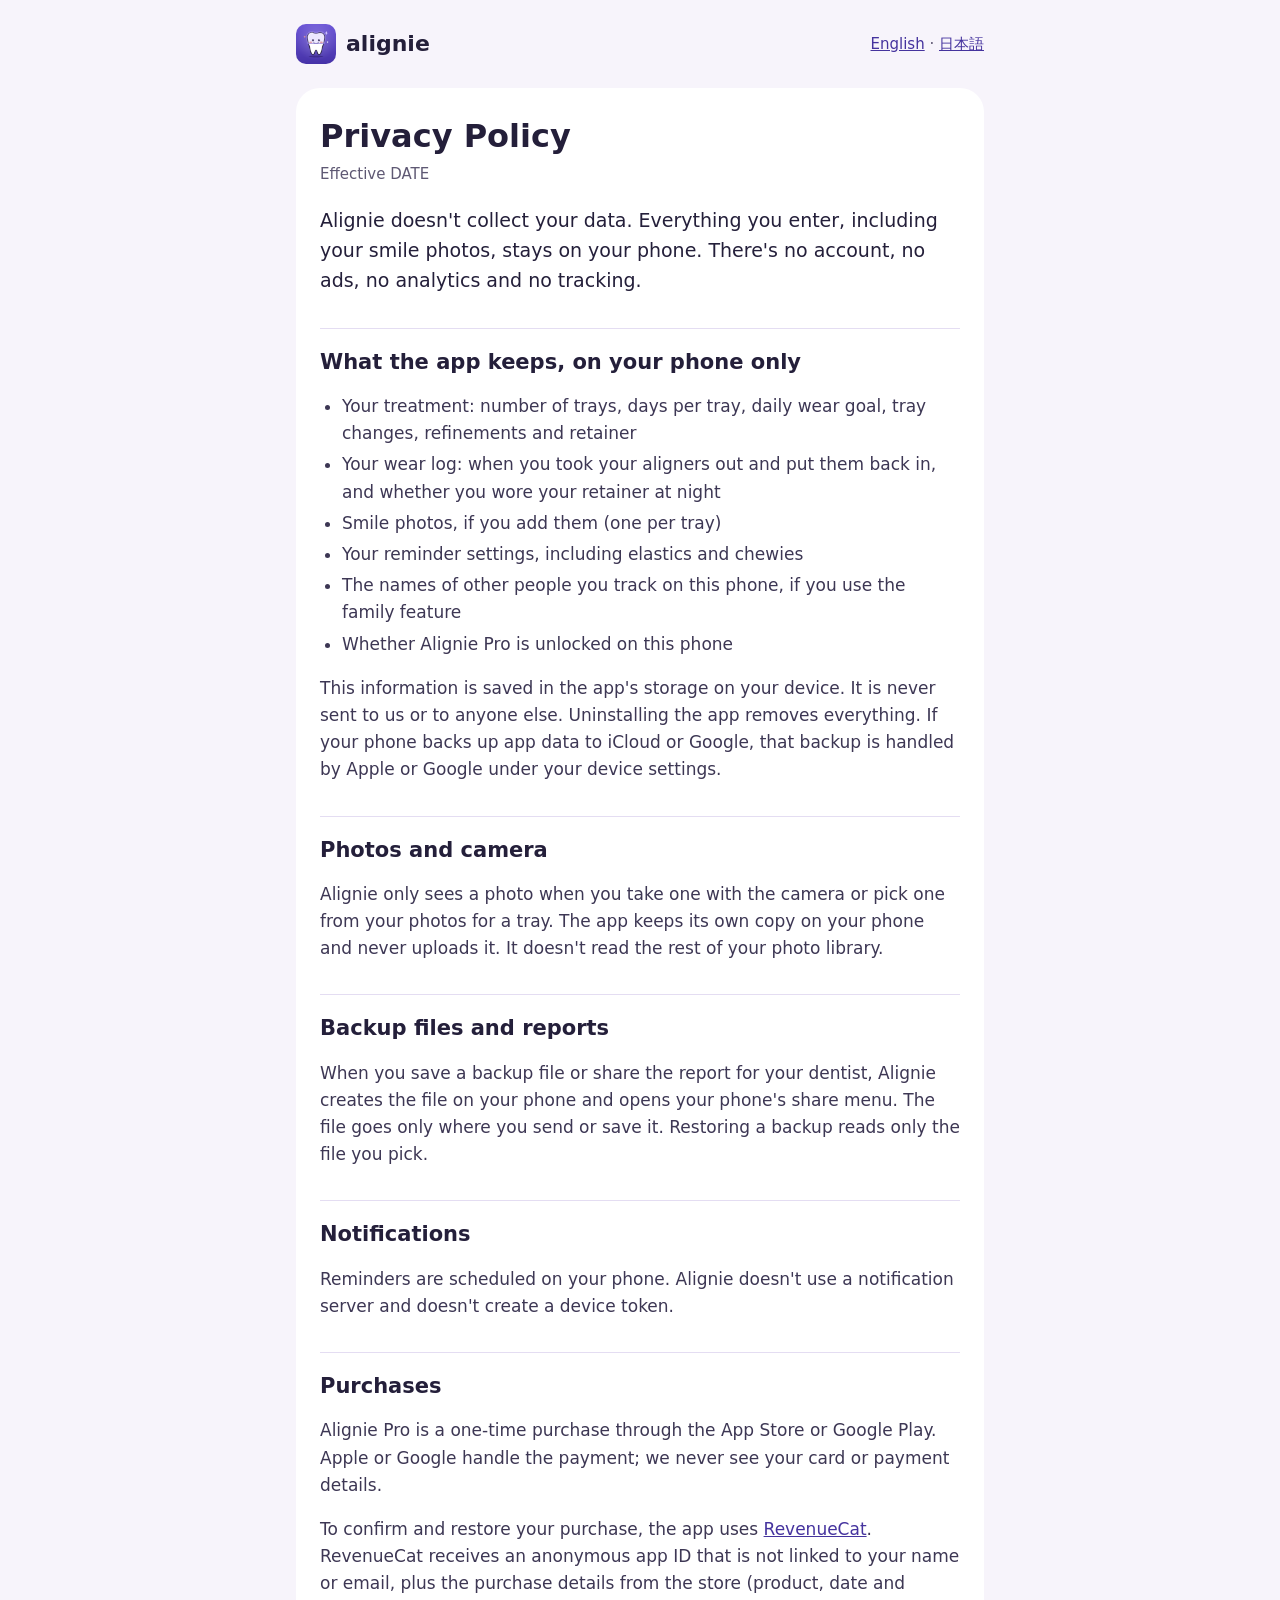
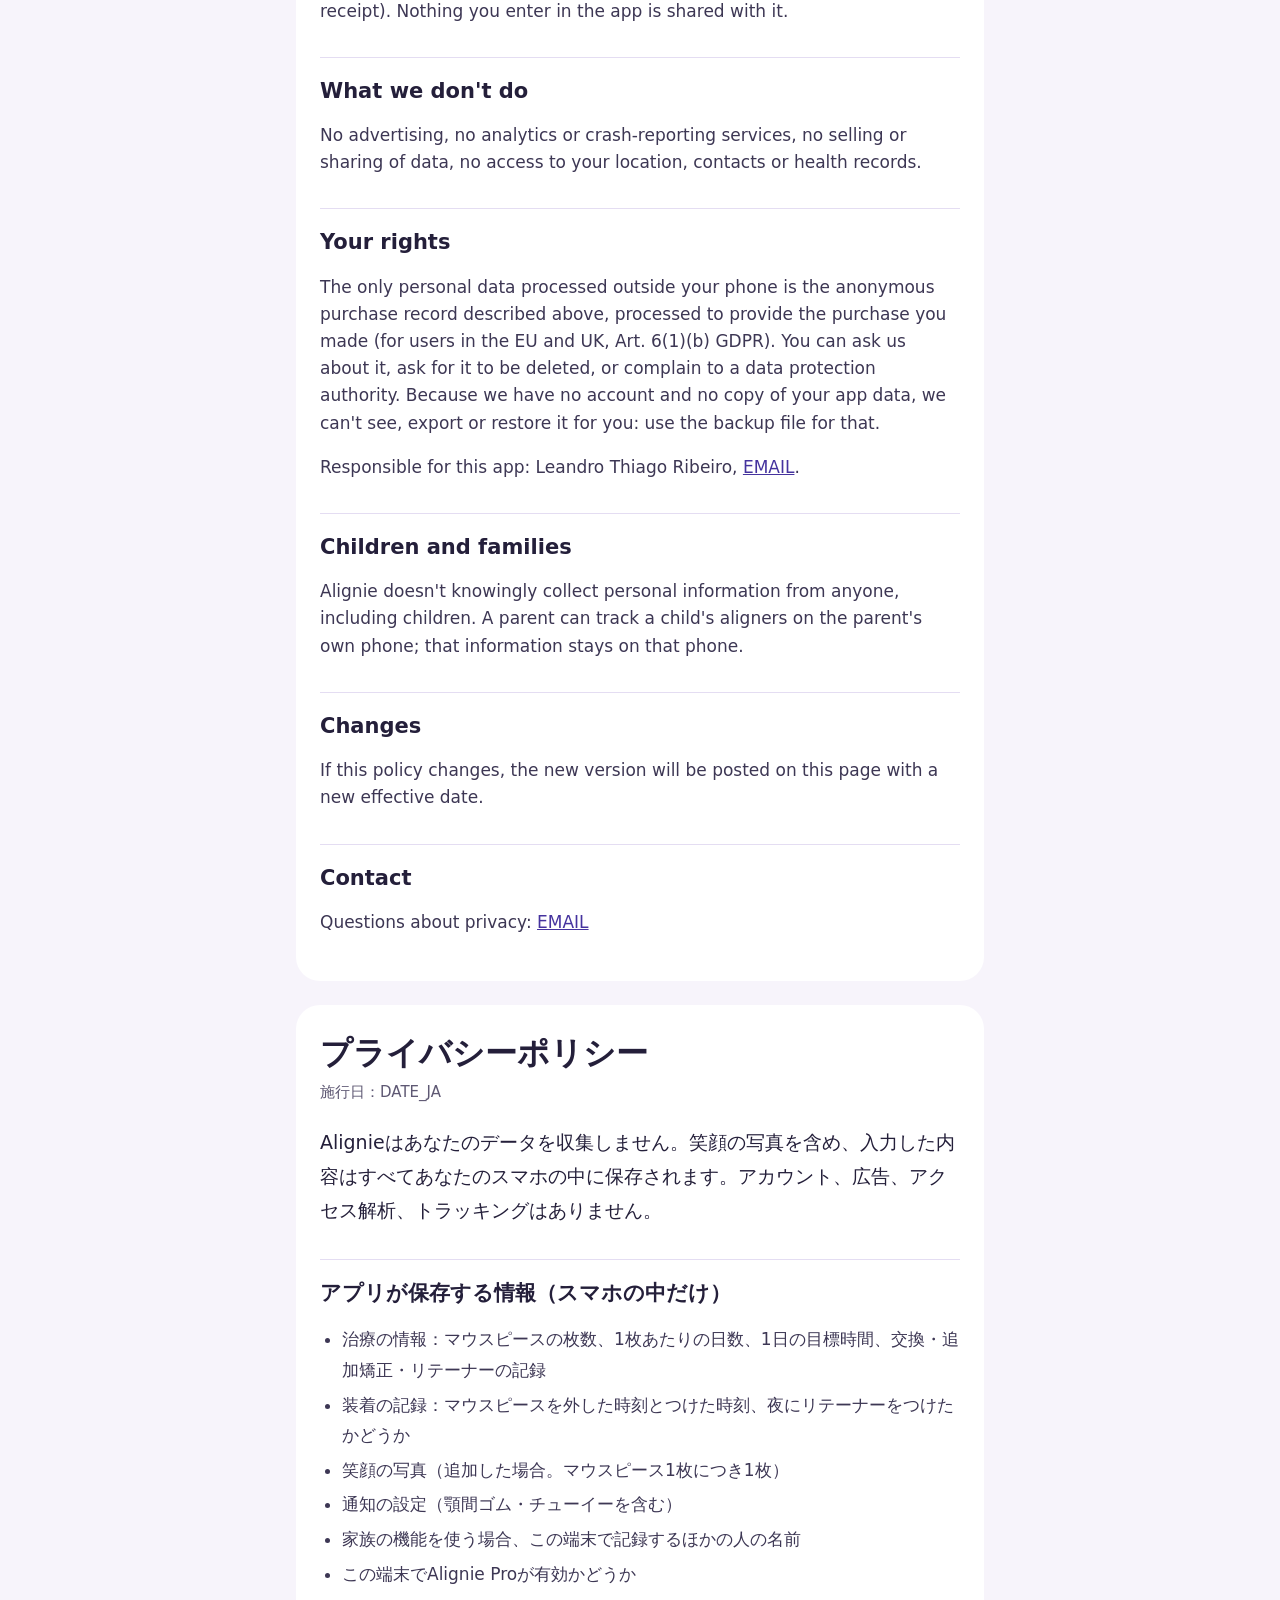
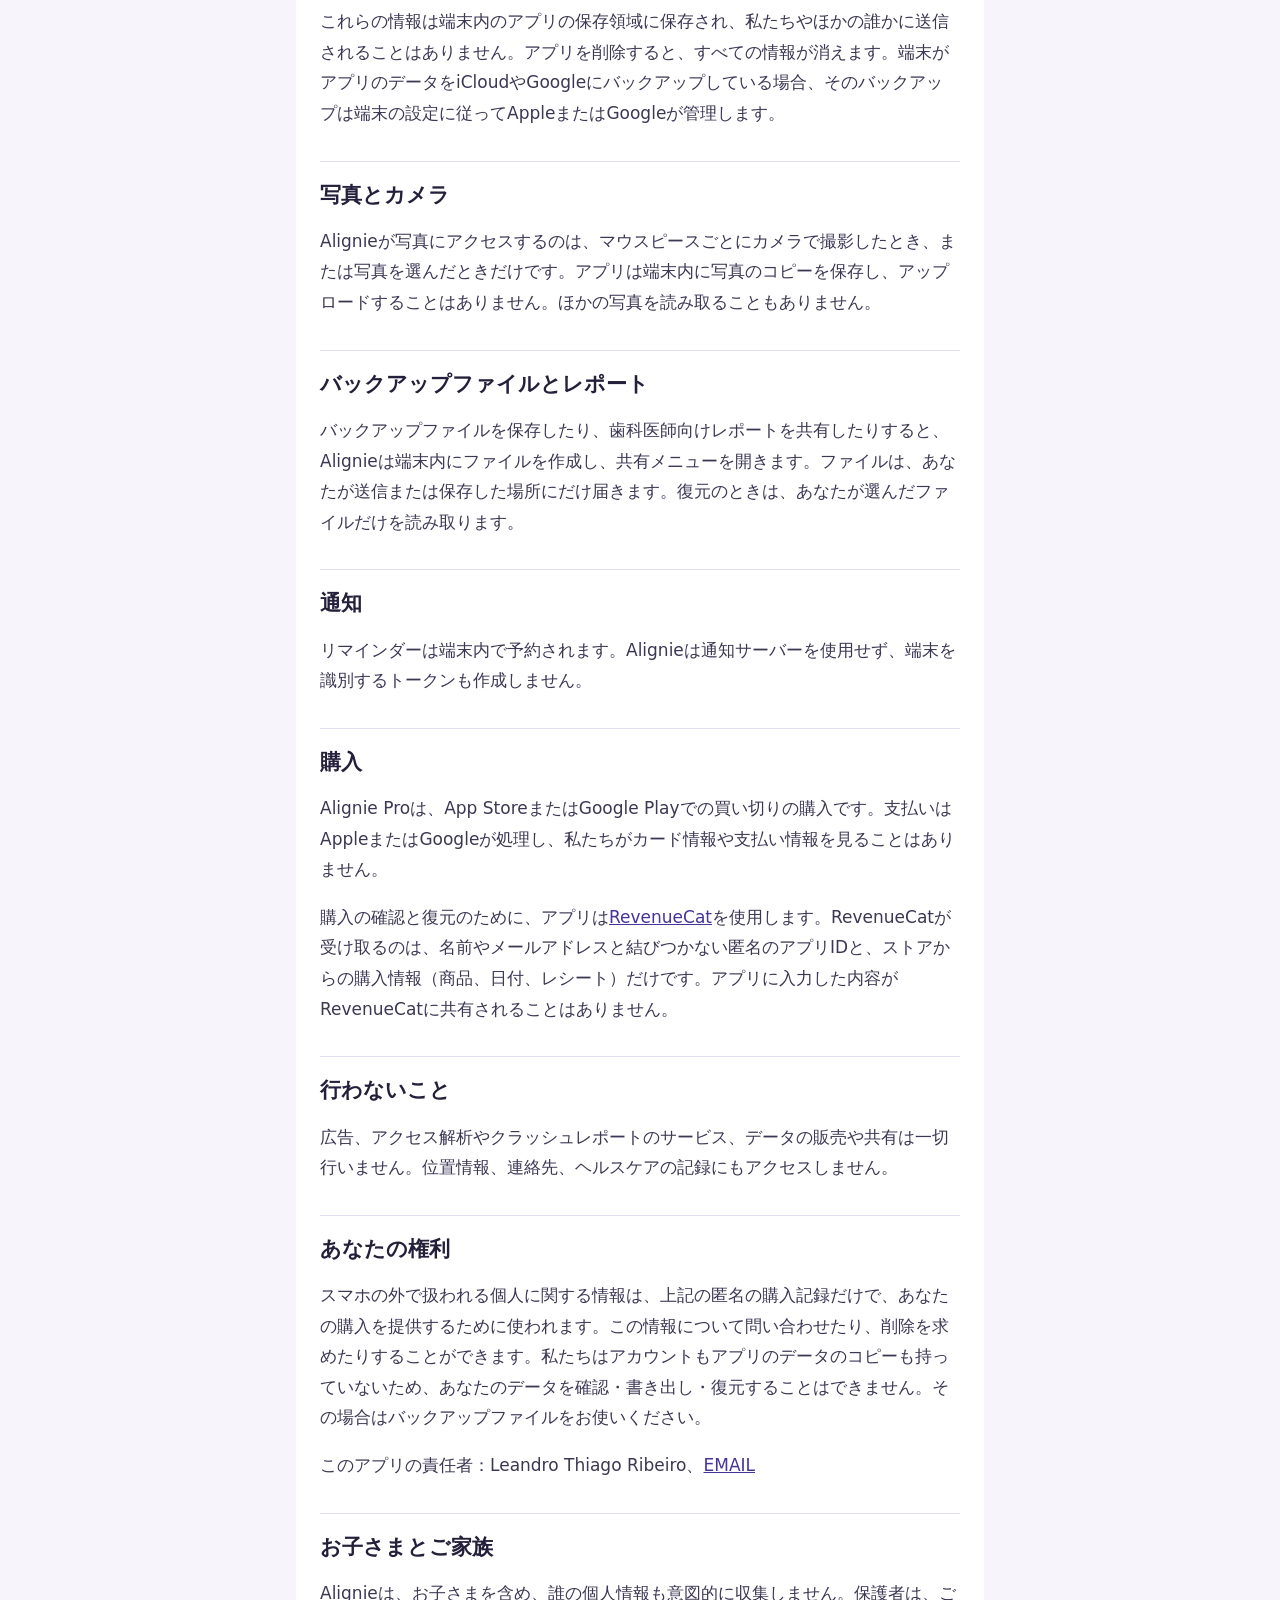
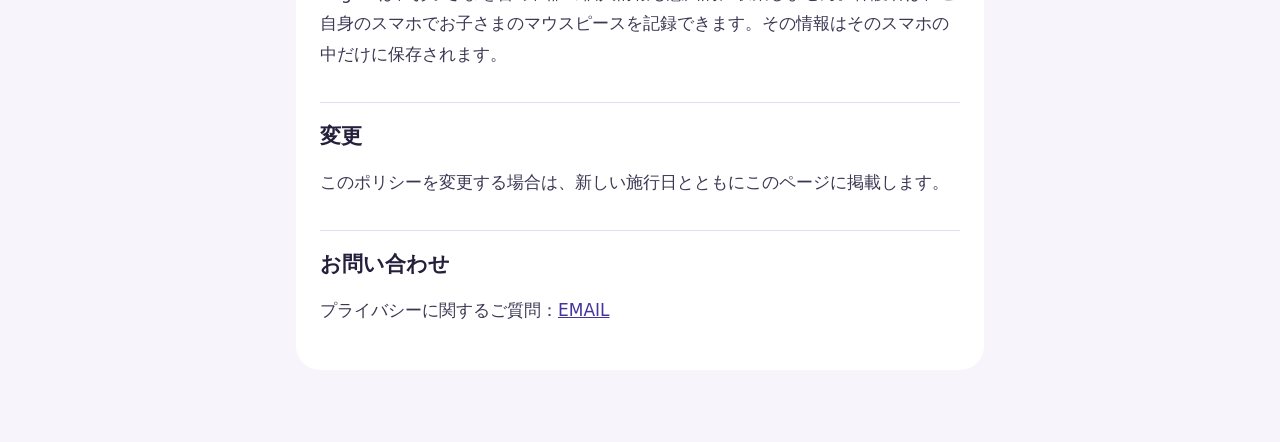
==== privacy.html @ 54c8d4eb "Alignie support page and privacy policy, English and Japanese (draft: email and date pending) Co-Aut" ====
<!doctype html>
<html lang="en">
<head>
<meta charset="utf-8">
<meta name="viewport" content="width=device-width, initial-scale=1">
<title>Privacy Policy · Alignie</title>
<meta name="description" content="Alignie doesn't collect your data. Everything you enter, including your smile photos, stays on your phone.">
<link rel="icon" href="icon.png">
<link rel="stylesheet" href="style.css">
</head>
<body>
<main>
  <header>
    <a class="brand" href="./"><img src="icon.png" alt="" width="40" height="40">alignie</a>
    <nav aria-label="Language"><a href="#en">English</a> · <a href="#ja">日本語</a></nav>
  </header>

  <article id="en" lang="en">
    <h1>Privacy Policy</h1>
    <p class="meta">Effective DATE</p>

    <p class="lead">Alignie doesn't collect your data. Everything you enter, including your smile photos, stays on your phone. There's no account, no ads, no analytics and no tracking.</p>

    <h2>What the app keeps, on your phone only</h2>
    <ul>
      <li>Your treatment: number of trays, days per tray, daily wear goal, tray changes, refinements and retainer</li>
      <li>Your wear log: when you took your aligners out and put them back in, and whether you wore your retainer at night</li>
      <li>Smile photos, if you add them (one per tray)</li>
      <li>Your reminder settings, including elastics and chewies</li>
      <li>The names of other people you track on this phone, if you use the family feature</li>
      <li>Whether Alignie Pro is unlocked on this phone</li>
    </ul>
    <p>This information is saved in the app's storage on your device. It is never sent to us or to anyone else. Uninstalling the app removes everything. If your phone backs up app data to iCloud or Google, that backup is handled by Apple or Google under your device settings.</p>

    <h2>Photos and camera</h2>
    <p>Alignie only sees a photo when you take one with the camera or pick one from your photos for a tray. The app keeps its own copy on your phone and never uploads it. It doesn't read the rest of your photo library.</p>

    <h2>Backup files and reports</h2>
    <p>When you save a backup file or share the report for your dentist, Alignie creates the file on your phone and opens your phone's share menu. The file goes only where you send or save it. Restoring a backup reads only the file you pick.</p>

    <h2>Notifications</h2>
    <p>Reminders are scheduled on your phone. Alignie doesn't use a notification server and doesn't create a device token.</p>

    <h2>Purchases</h2>
    <p>Alignie Pro is a one-time purchase through the App Store or Google Play. Apple or Google handle the payment; we never see your card or payment details.</p>
    <p>To confirm and restore your purchase, the app uses <a href="https://www.revenuecat.com/privacy">RevenueCat</a>. RevenueCat receives an anonymous app ID that is not linked to your name or email, plus the purchase details from the store (product, date and receipt). Nothing you enter in the app is shared with it.</p>

    <h2>What we don't do</h2>
    <p>No advertising, no analytics or crash-reporting services, no selling or sharing of data, no access to your location, contacts or health records.</p>

    <h2>Your rights</h2>
    <p>The only personal data processed outside your phone is the anonymous purchase record described above, processed to provide the purchase you made (for users in the EU and UK, Art. 6(1)(b) GDPR). You can ask us about it, ask for it to be deleted, or complain to a data protection authority. Because we have no account and no copy of your app data, we can't see, export or restore it for you: use the backup file for that.</p>
    <p>Responsible for this app: Leandro Thiago Ribeiro, <a href="mailto:EMAIL">EMAIL</a>.</p>

    <h2>Children and families</h2>
    <p>Alignie doesn't knowingly collect personal information from anyone, including children. A parent can track a child's aligners on the parent's own phone; that information stays on that phone.</p>

    <h2>Changes</h2>
    <p>If this policy changes, the new version will be posted on this page with a new effective date.</p>

    <h2>Contact</h2>
    <p>Questions about privacy: <a href="mailto:EMAIL">EMAIL</a></p>
  </article>

  <article id="ja" lang="ja">
    <h1>プライバシーポリシー</h1>
    <p class="meta">施行日：DATE_JA</p>

    <p class="lead">Alignieはあなたのデータを収集しません。笑顔の写真を含め、入力した内容はすべてあなたのスマホの中に保存されます。アカウント、広告、アクセス解析、トラッキングはありません。</p>

    <h2>アプリが保存する情報（スマホの中だけ）</h2>
    <ul>
      <li>治療の情報：マウスピースの枚数、1枚あたりの日数、1日の目標時間、交換・追加矯正・リテーナーの記録</li>
      <li>装着の記録：マウスピースを外した時刻とつけた時刻、夜にリテーナーをつけたかどうか</li>
      <li>笑顔の写真（追加した場合。マウスピース1枚につき1枚）</li>
      <li>通知の設定（顎間ゴム・チューイーを含む）</li>
      <li>家族の機能を使う場合、この端末で記録するほかの人の名前</li>
      <li>この端末でAlignie Proが有効かどうか</li>
    </ul>
    <p>これらの情報は端末内のアプリの保存領域に保存され、私たちやほかの誰かに送信されることはありません。アプリを削除すると、すべての情報が消えます。端末がアプリのデータをiCloudやGoogleにバックアップしている場合、そのバックアップは端末の設定に従ってAppleまたはGoogleが管理します。</p>

    <h2>写真とカメラ</h2>
    <p>Alignieが写真にアクセスするのは、マウスピースごとにカメラで撮影したとき、または写真を選んだときだけです。アプリは端末内に写真のコピーを保存し、アップロードすることはありません。ほかの写真を読み取ることもありません。</p>

    <h2>バックアップファイルとレポート</h2>
    <p>バックアップファイルを保存したり、歯科医師向けレポートを共有したりすると、Alignieは端末内にファイルを作成し、共有メニューを開きます。ファイルは、あなたが送信または保存した場所にだけ届きます。復元のときは、あなたが選んだファイルだけを読み取ります。</p>

    <h2>通知</h2>
    <p>リマインダーは端末内で予約されます。Alignieは通知サーバーを使用せず、端末を識別するトークンも作成しません。</p>

    <h2>購入</h2>
    <p>Alignie Proは、App StoreまたはGoogle Playでの買い切りの購入です。支払いはAppleまたはGoogleが処理し、私たちがカード情報や支払い情報を見ることはありません。</p>
    <p>購入の確認と復元のために、アプリは<a href="https://www.revenuecat.com/privacy">RevenueCat</a>を使用します。RevenueCatが受け取るのは、名前やメールアドレスと結びつかない匿名のアプリIDと、ストアからの購入情報（商品、日付、レシート）だけです。アプリに入力した内容がRevenueCatに共有されることはありません。</p>

    <h2>行わないこと</h2>
    <p>広告、アクセス解析やクラッシュレポートのサービス、データの販売や共有は一切行いません。位置情報、連絡先、ヘルスケアの記録にもアクセスしません。</p>

    <h2>あなたの権利</h2>
    <p>スマホの外で扱われる個人に関する情報は、上記の匿名の購入記録だけで、あなたの購入を提供するために使われます。この情報について問い合わせたり、削除を求めたりすることができます。私たちはアカウントもアプリのデータのコピーも持っていないため、あなたのデータを確認・書き出し・復元することはできません。その場合はバックアップファイルをお使いください。</p>
    <p>このアプリの責任者：Leandro Thiago Ribeiro、<a href="mailto:EMAIL">EMAIL</a></p>

    <h2>お子さまとご家族</h2>
    <p>Alignieは、お子さまを含め、誰の個人情報も意図的に収集しません。保護者は、ご自身のスマホでお子さまのマウスピースを記録できます。その情報はそのスマホの中だけに保存されます。</p>

    <h2>変更</h2>
    <p>このポリシーを変更する場合は、新しい施行日とともにこのページに掲載します。</p>

    <h2>お問い合わせ</h2>
    <p>プライバシーに関するご質問：<a href="mailto:EMAIL">EMAIL</a></p>
  </article>
</main>
</body>
</html>
---- style.css ----
/* Alignie site: the app's direction A palette (lilac ground, violet, coral only in the app). */
:root {
  --bg: #f7f4fb;
  --card: #ffffff;
  --text: #241f3a;
  --body: #3d3754;
  --muted: #5e5873;
  --line: #e4ddf2;
  --link: #45339e;
  color-scheme: light dark;
}

@media (prefers-color-scheme: dark) {
  :root {
    --bg: #16131f;
    --card: #221d30;
    --text: #f1edfa;
    --body: #dcd6ea;
    --muted: #b3abc9;
    --line: #342c49;
    --link: #c9bcff;
  }
}

* { box-sizing: border-box; }

body {
  margin: 0;
  background: var(--bg);
  color: var(--body);
  font: 17px/1.6 "Nunito", ui-rounded, system-ui, -apple-system, "Segoe UI", "Hiragino Sans", "Noto Sans JP", sans-serif;
}

[lang="ja"] { line-height: 1.8; }

main {
  max-width: 720px;
  margin: 0 auto;
  padding: 24px 16px 48px;
}

header {
  display: flex;
  flex-wrap: wrap;
  align-items: center;
  justify-content: space-between;
  gap: 12px;
  margin-bottom: 24px;
}

.brand {
  display: inline-flex;
  align-items: center;
  gap: 10px;
  color: var(--text);
  font-weight: 800;
  font-size: 22px;
  text-decoration: none;
}

.brand img { border-radius: 10px; }

nav { color: var(--muted); font-size: 15px; }

article {
  background: var(--card);
  border-radius: 24px;
  padding: 28px 24px;
  margin-bottom: 24px;
}

.hero {
  display: block;
  border-radius: 27px;
  margin-bottom: 8px;
}

h1, h2, h3 { color: var(--text); line-height: 1.3; }
h1 { font-size: 32px; margin: 0 0 4px; }
h2 { font-size: 21px; margin: 32px 0 8px; padding-top: 20px; border-top: 1px solid var(--line); }
h3 { font-size: 17px; margin: 20px 0 4px; }

.meta { color: var(--muted); font-size: 15px; margin: 0 0 16px; }
.lead { font-size: 19px; color: var(--text); }

a { color: var(--link); }

ul { padding-left: 22px; }
li + li { margin-top: 4px; }

footer { text-align: center; color: var(--muted); font-size: 15px; }
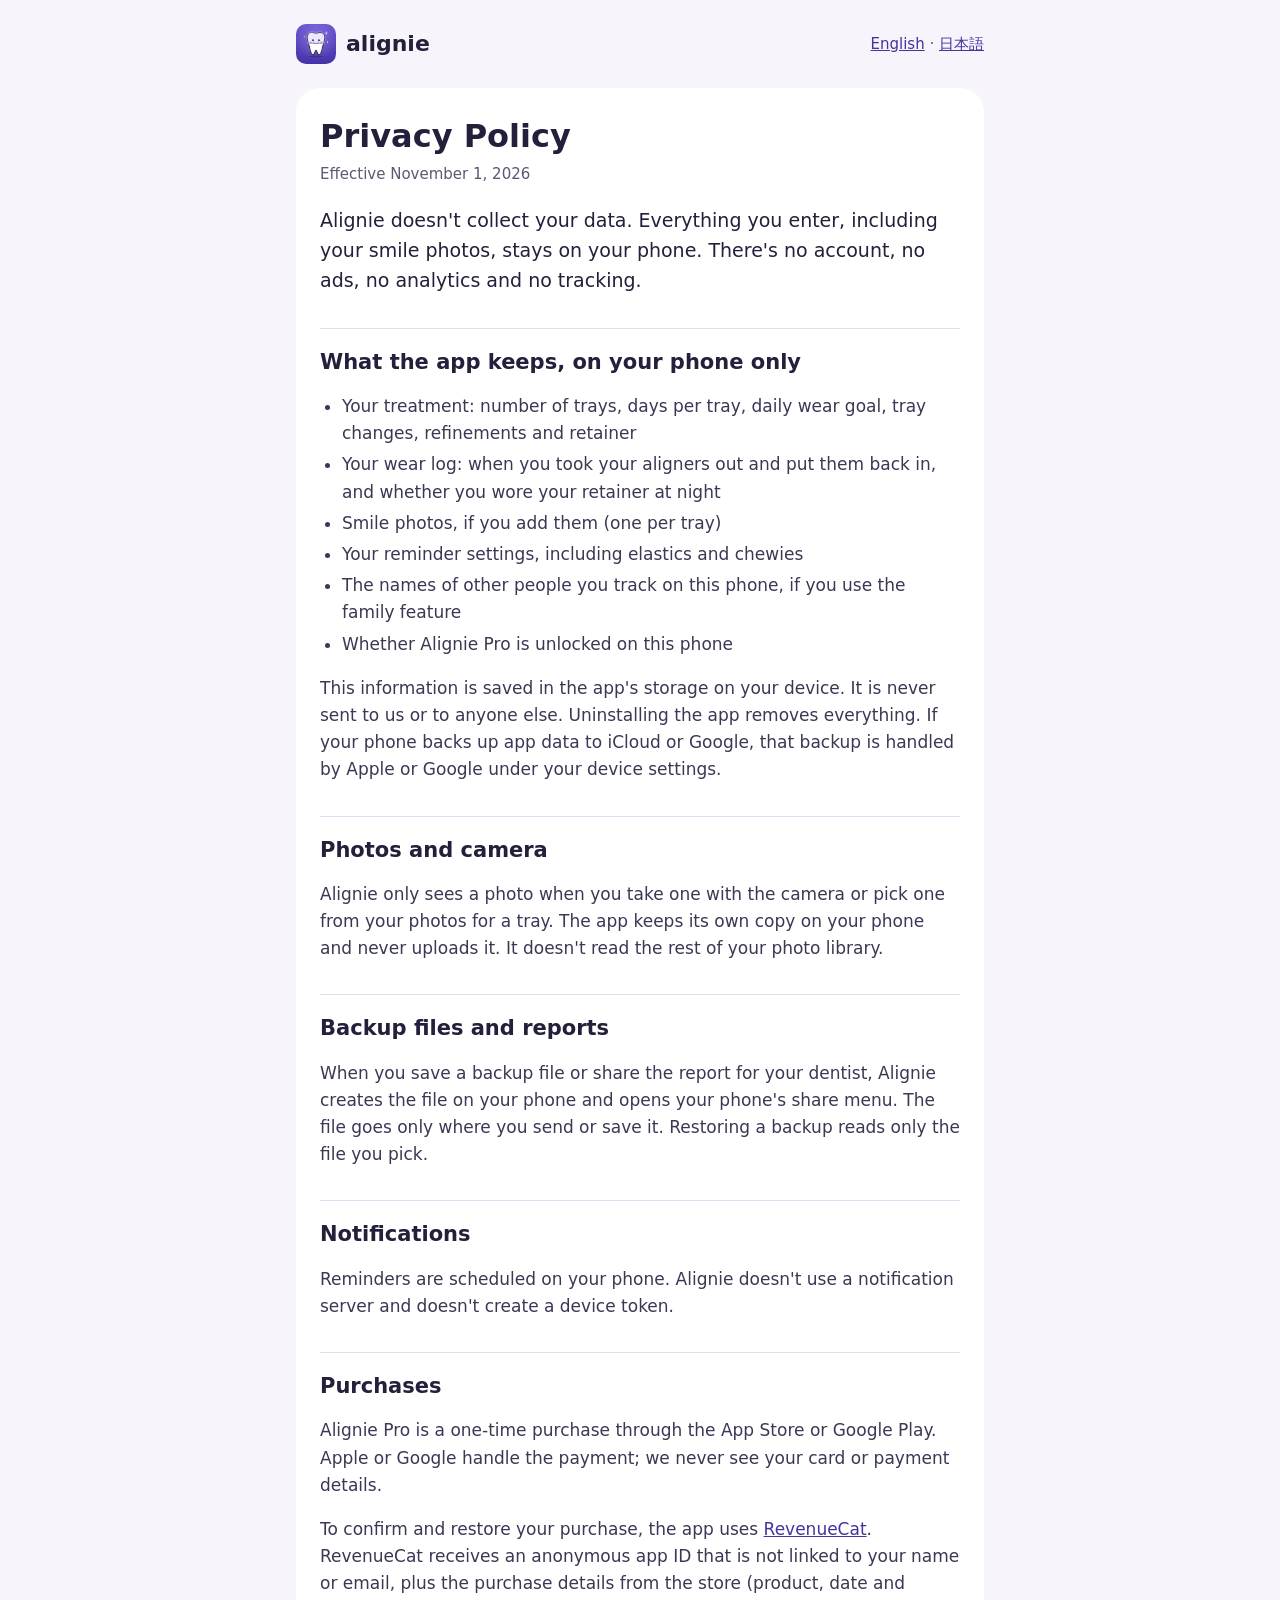
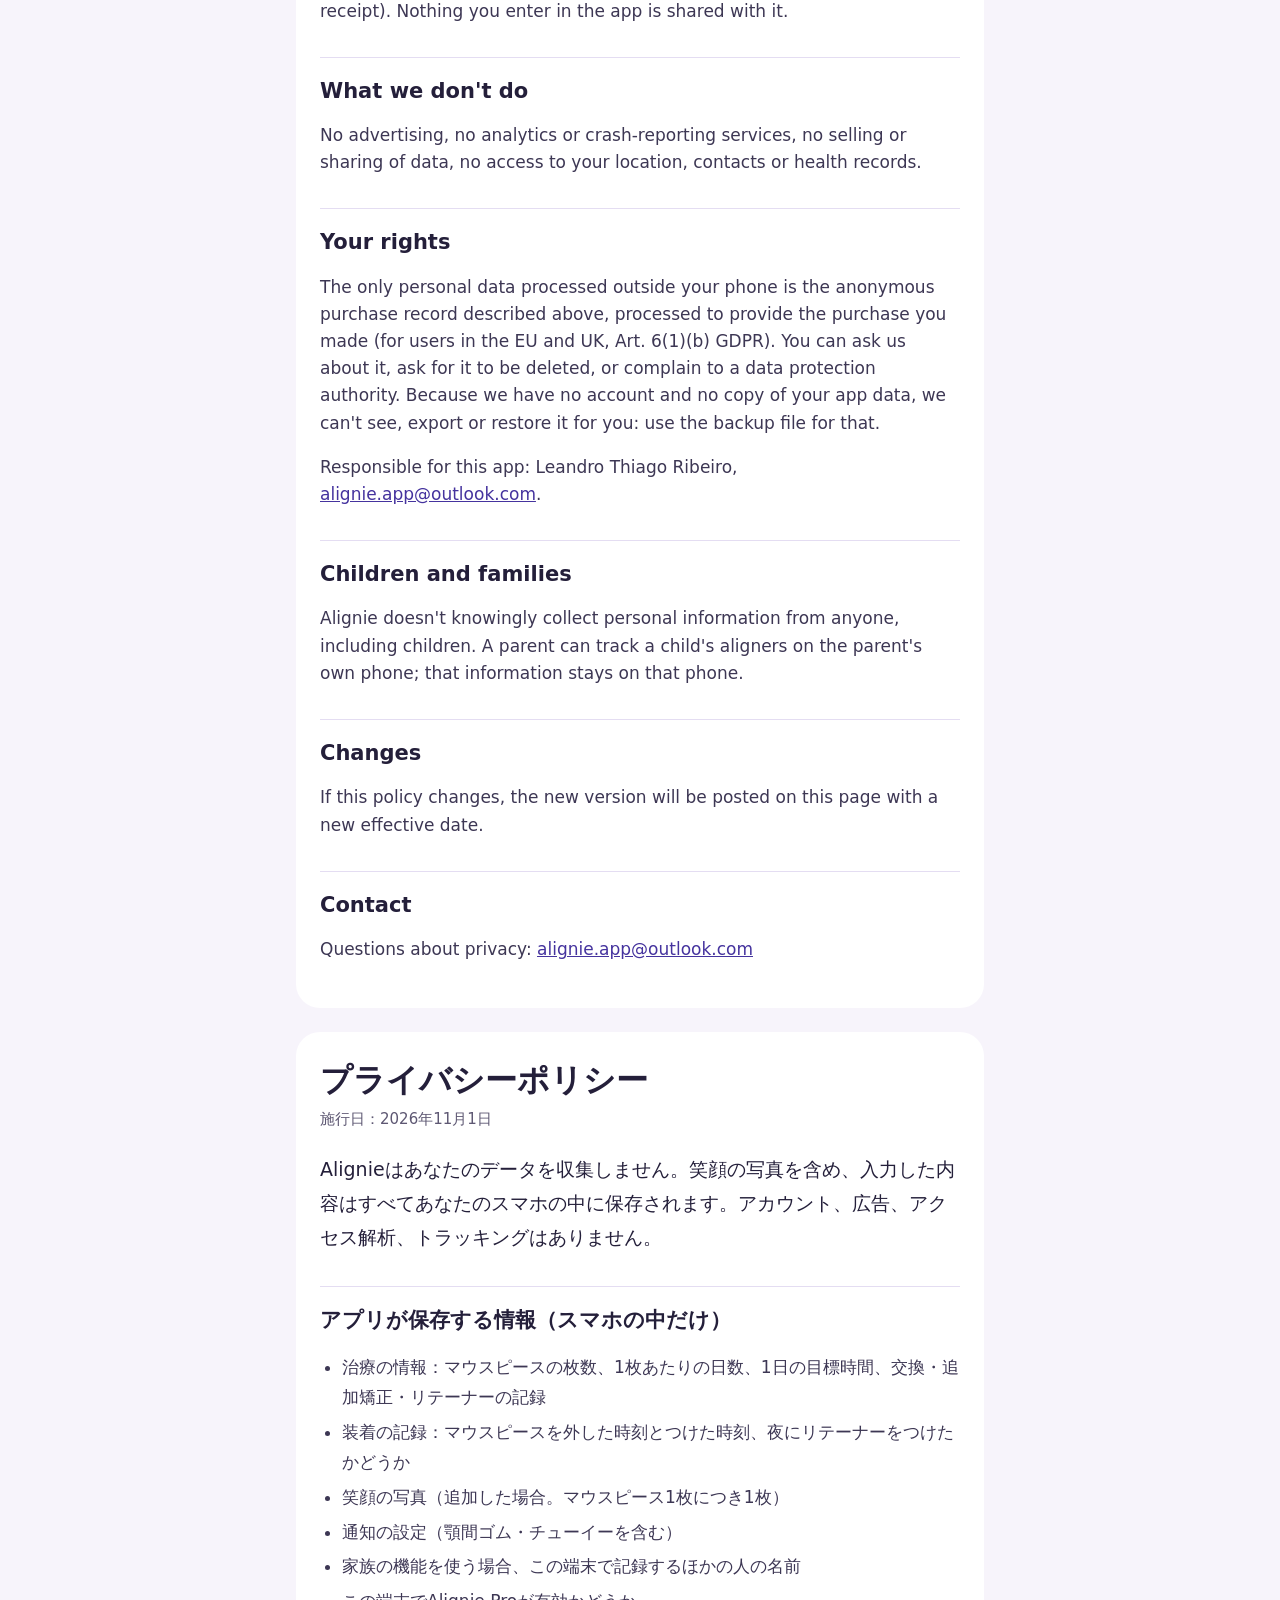
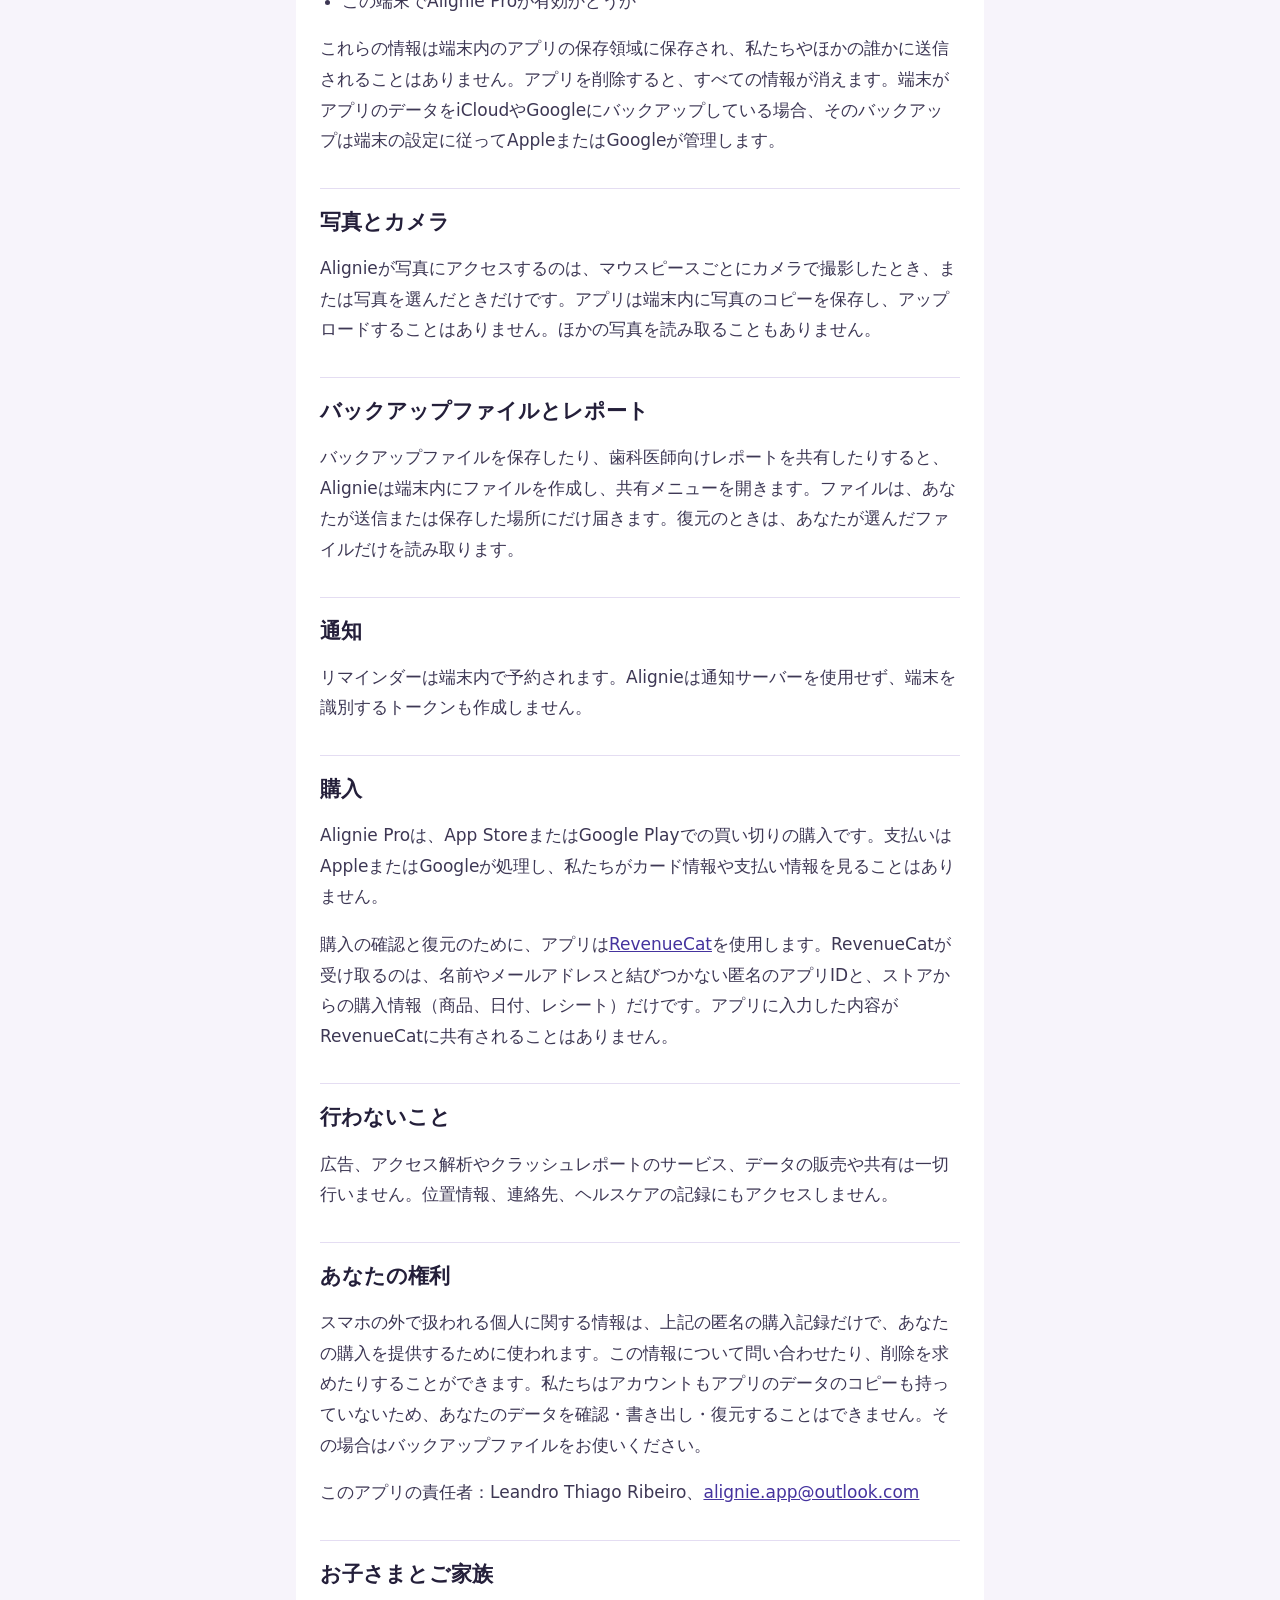
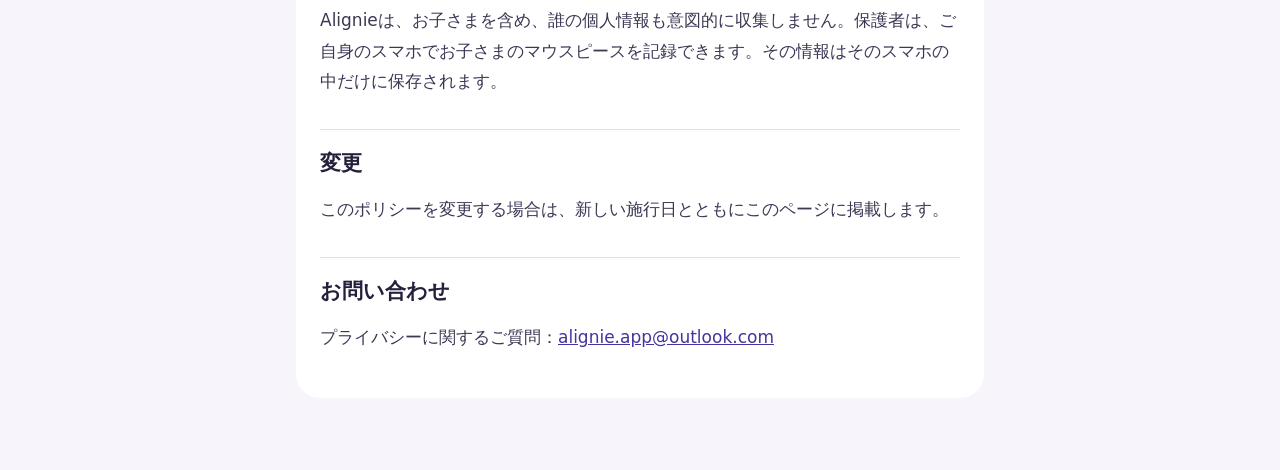
==== commit 061fa55d: "Support email alignie.app@outlook.com; privacy policy effective November 1, 2026 Co-Authored-By: Cla" ====
--- a/privacy.html
+++ b/privacy.html
@@ -17,7 +17,7 @@
 
   <article id="en" lang="en">
     <h1>Privacy Policy</h1>
-    <p class="meta">Effective DATE</p>
+    <p class="meta">Effective November 1, 2026</p>
 
     <p class="lead">Alignie doesn't collect your data. Everything you enter, including your smile photos, stays on your phone. There's no account, no ads, no analytics and no tracking.</p>
 
@@ -50,7 +50,7 @@
 
     <h2>Your rights</h2>
     <p>The only personal data processed outside your phone is the anonymous purchase record described above, processed to provide the purchase you made (for users in the EU and UK, Art. 6(1)(b) GDPR). You can ask us about it, ask for it to be deleted, or complain to a data protection authority. Because we have no account and no copy of your app data, we can't see, export or restore it for you: use the backup file for that.</p>
-    <p>Responsible for this app: Leandro Thiago Ribeiro, <a href="mailto:EMAIL">EMAIL</a>.</p>
+    <p>Responsible for this app: Leandro Thiago Ribeiro, <a href="mailto:alignie.app@outlook.com">alignie.app@outlook.com</a>.</p>
 
     <h2>Children and families</h2>
     <p>Alignie doesn't knowingly collect personal information from anyone, including children. A parent can track a child's aligners on the parent's own phone; that information stays on that phone.</p>
@@ -59,12 +59,12 @@
     <p>If this policy changes, the new version will be posted on this page with a new effective date.</p>
 
     <h2>Contact</h2>
-    <p>Questions about privacy: <a href="mailto:EMAIL">EMAIL</a></p>
+    <p>Questions about privacy: <a href="mailto:alignie.app@outlook.com">alignie.app@outlook.com</a></p>
   </article>
 
   <article id="ja" lang="ja">
     <h1>プライバシーポリシー</h1>
-    <p class="meta">施行日：DATE_JA</p>
+    <p class="meta">施行日：2026年11月1日</p>
 
     <p class="lead">Alignieはあなたのデータを収集しません。笑顔の写真を含め、入力した内容はすべてあなたのスマホの中に保存されます。アカウント、広告、アクセス解析、トラッキングはありません。</p>
 
@@ -97,7 +97,7 @@
 
     <h2>あなたの権利</h2>
     <p>スマホの外で扱われる個人に関する情報は、上記の匿名の購入記録だけで、あなたの購入を提供するために使われます。この情報について問い合わせたり、削除を求めたりすることができます。私たちはアカウントもアプリのデータのコピーも持っていないため、あなたのデータを確認・書き出し・復元することはできません。その場合はバックアップファイルをお使いください。</p>
-    <p>このアプリの責任者：Leandro Thiago Ribeiro、<a href="mailto:EMAIL">EMAIL</a></p>
+    <p>このアプリの責任者：Leandro Thiago Ribeiro、<a href="mailto:alignie.app@outlook.com">alignie.app@outlook.com</a></p>
 
     <h2>お子さまとご家族</h2>
     <p>Alignieは、お子さまを含め、誰の個人情報も意図的に収集しません。保護者は、ご自身のスマホでお子さまのマウスピースを記録できます。その情報はそのスマホの中だけに保存されます。</p>
@@ -106,7 +106,7 @@
     <p>このポリシーを変更する場合は、新しい施行日とともにこのページに掲載します。</p>
 
     <h2>お問い合わせ</h2>
-    <p>プライバシーに関するご質問：<a href="mailto:EMAIL">EMAIL</a></p>
+    <p>プライバシーに関するご質問：<a href="mailto:alignie.app@outlook.com">alignie.app@outlook.com</a></p>
   </article>
 </main>
 </body>
